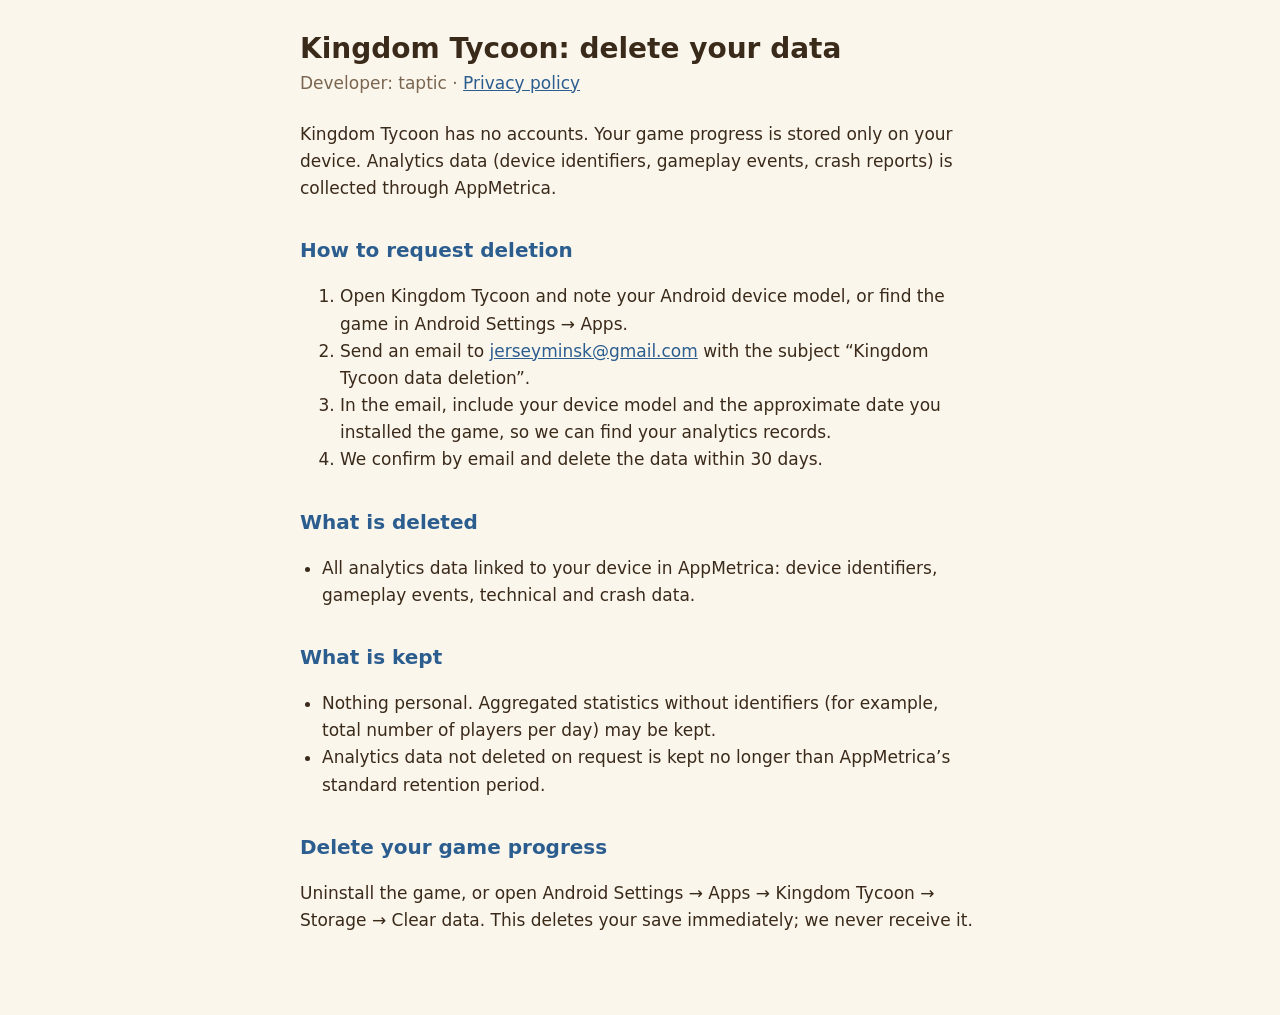
==== delete-data.html @ c70f8880 "Страница удаления данных" ====
<!doctype html>
<html lang="en">
<head>
<meta charset="utf-8">
<meta name="viewport" content="width=device-width, initial-scale=1">
<title>Kingdom Tycoon Data Deletion</title>
<style>
  :root { --bg: #fbf6ec; --text: #3a2a1a; --muted: #7a6650; --accent: #2b5d8f; }
  @media (prefers-color-scheme: dark) { :root { --bg: #1d232b; --text: #ece3d3; --muted: #a99c88; --accent: #8fb8e6; } }
  body { margin: 0; background: var(--bg); color: var(--text); font: 17px/1.6 system-ui, -apple-system, "Segoe UI", Roboto, sans-serif; padding: 32px 16px 64px; }
  main { max-width: 680px; margin: 0 auto; }
  h1 { font-size: 28px; line-height: 1.2; margin: 0 0 4px; text-wrap: balance; }
  h2 { font-size: 20px; margin: 32px 0 8px; color: var(--accent); }
  .meta { color: var(--muted); margin: 0 0 24px; }
  a { color: var(--accent); }
  ul { padding-left: 22px; }
</style>
</head>
<body>
<main>
  <h1>Kingdom Tycoon: delete your data</h1>
  <p class="meta">Developer: taptic · <a href="privacy.html">Privacy policy</a></p>

  <p>Kingdom Tycoon has no accounts. Your game progress is stored only on your device. Analytics data (device identifiers, gameplay events, crash reports) is collected through AppMetrica.</p>

  <h2>How to request deletion</h2>
  <ol>
    <li>Open Kingdom Tycoon and note your Android device model, or find the game in Android Settings → Apps.</li>
    <li>Send an email to <a href="mailto:jerseyminsk@gmail.com?subject=Kingdom%20Tycoon%20data%20deletion">jerseyminsk@gmail.com</a> with the subject “Kingdom Tycoon data deletion”.</li>
    <li>In the email, include your device model and the approximate date you installed the game, so we can find your analytics records.</li>
    <li>We confirm by email and delete the data within 30 days.</li>
  </ol>

  <h2>What is deleted</h2>
  <ul>
    <li>All analytics data linked to your device in AppMetrica: device identifiers, gameplay events, technical and crash data.</li>
  </ul>

  <h2>What is kept</h2>
  <ul>
    <li>Nothing personal. Aggregated statistics without identifiers (for example, total number of players per day) may be kept.</li>
    <li>Analytics data not deleted on request is kept no longer than AppMetrica’s standard retention period.</li>
  </ul>

  <h2>Delete your game progress</h2>
  <p>Uninstall the game, or open Android Settings → Apps → Kingdom Tycoon → Storage → Clear data. This deletes your save immediately; we never receive it.</p>
</main>
</body>
</html>
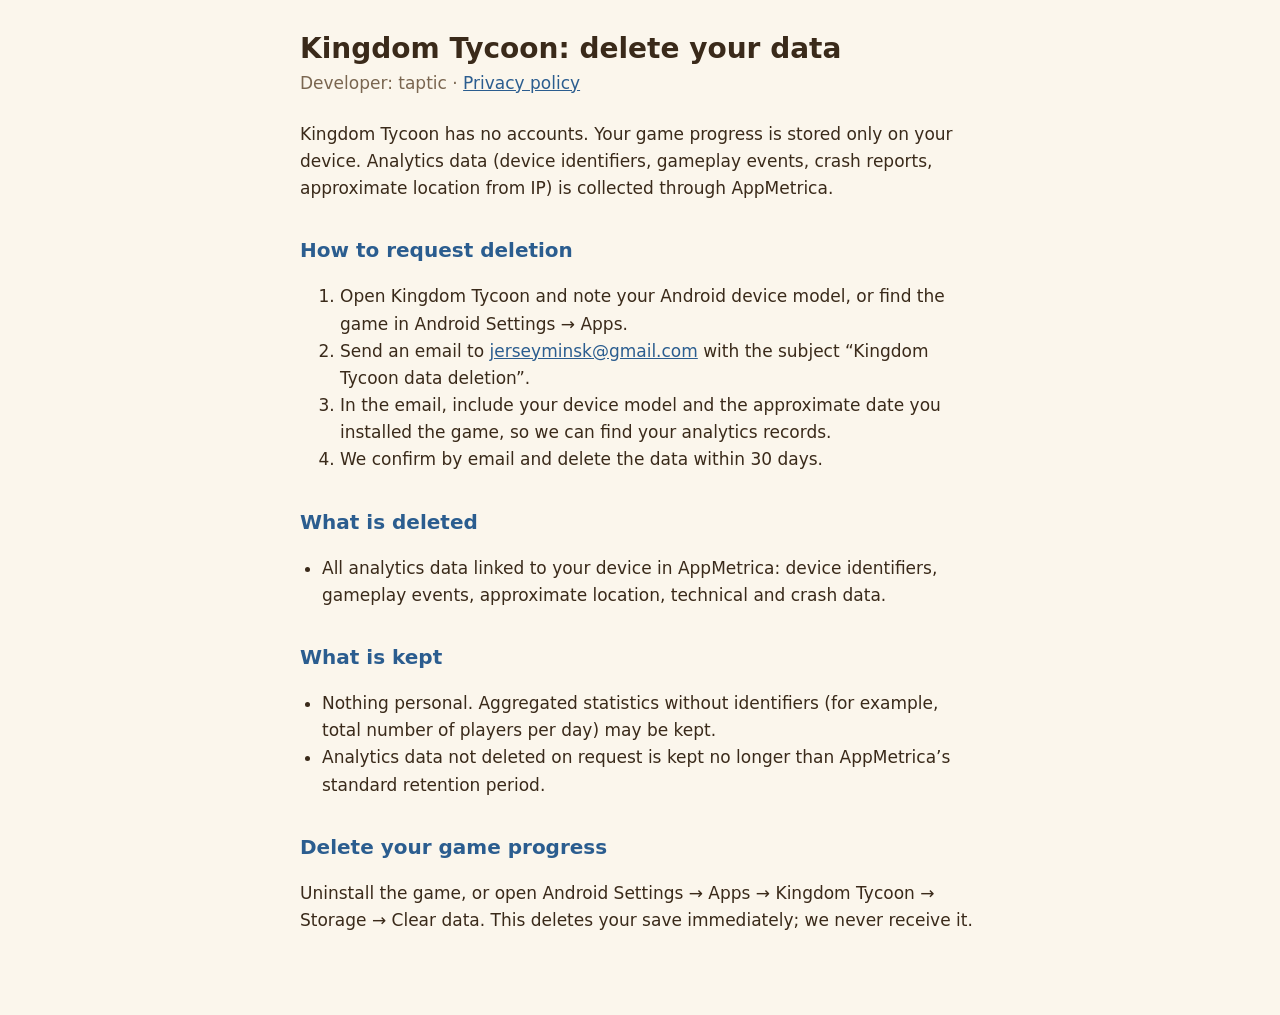
==== commit 1b8999d3: "Политика: приблизительное местоположение по IP" ====
--- a/delete-data.html
+++ b/delete-data.html
@@ -21,7 +21,7 @@
   <h1>Kingdom Tycoon: delete your data</h1>
   <p class="meta">Developer: taptic · <a href="privacy.html">Privacy policy</a></p>
 
-  <p>Kingdom Tycoon has no accounts. Your game progress is stored only on your device. Analytics data (device identifiers, gameplay events, crash reports) is collected through AppMetrica.</p>
+  <p>Kingdom Tycoon has no accounts. Your game progress is stored only on your device. Analytics data (device identifiers, gameplay events, crash reports, approximate location from IP) is collected through AppMetrica.</p>
 
   <h2>How to request deletion</h2>
   <ol>
@@ -33,7 +33,7 @@
 
   <h2>What is deleted</h2>
   <ul>
-    <li>All analytics data linked to your device in AppMetrica: device identifiers, gameplay events, technical and crash data.</li>
+    <li>All analytics data linked to your device in AppMetrica: device identifiers, gameplay events, approximate location, technical and crash data.</li>
   </ul>
 
   <h2>What is kept</h2>
